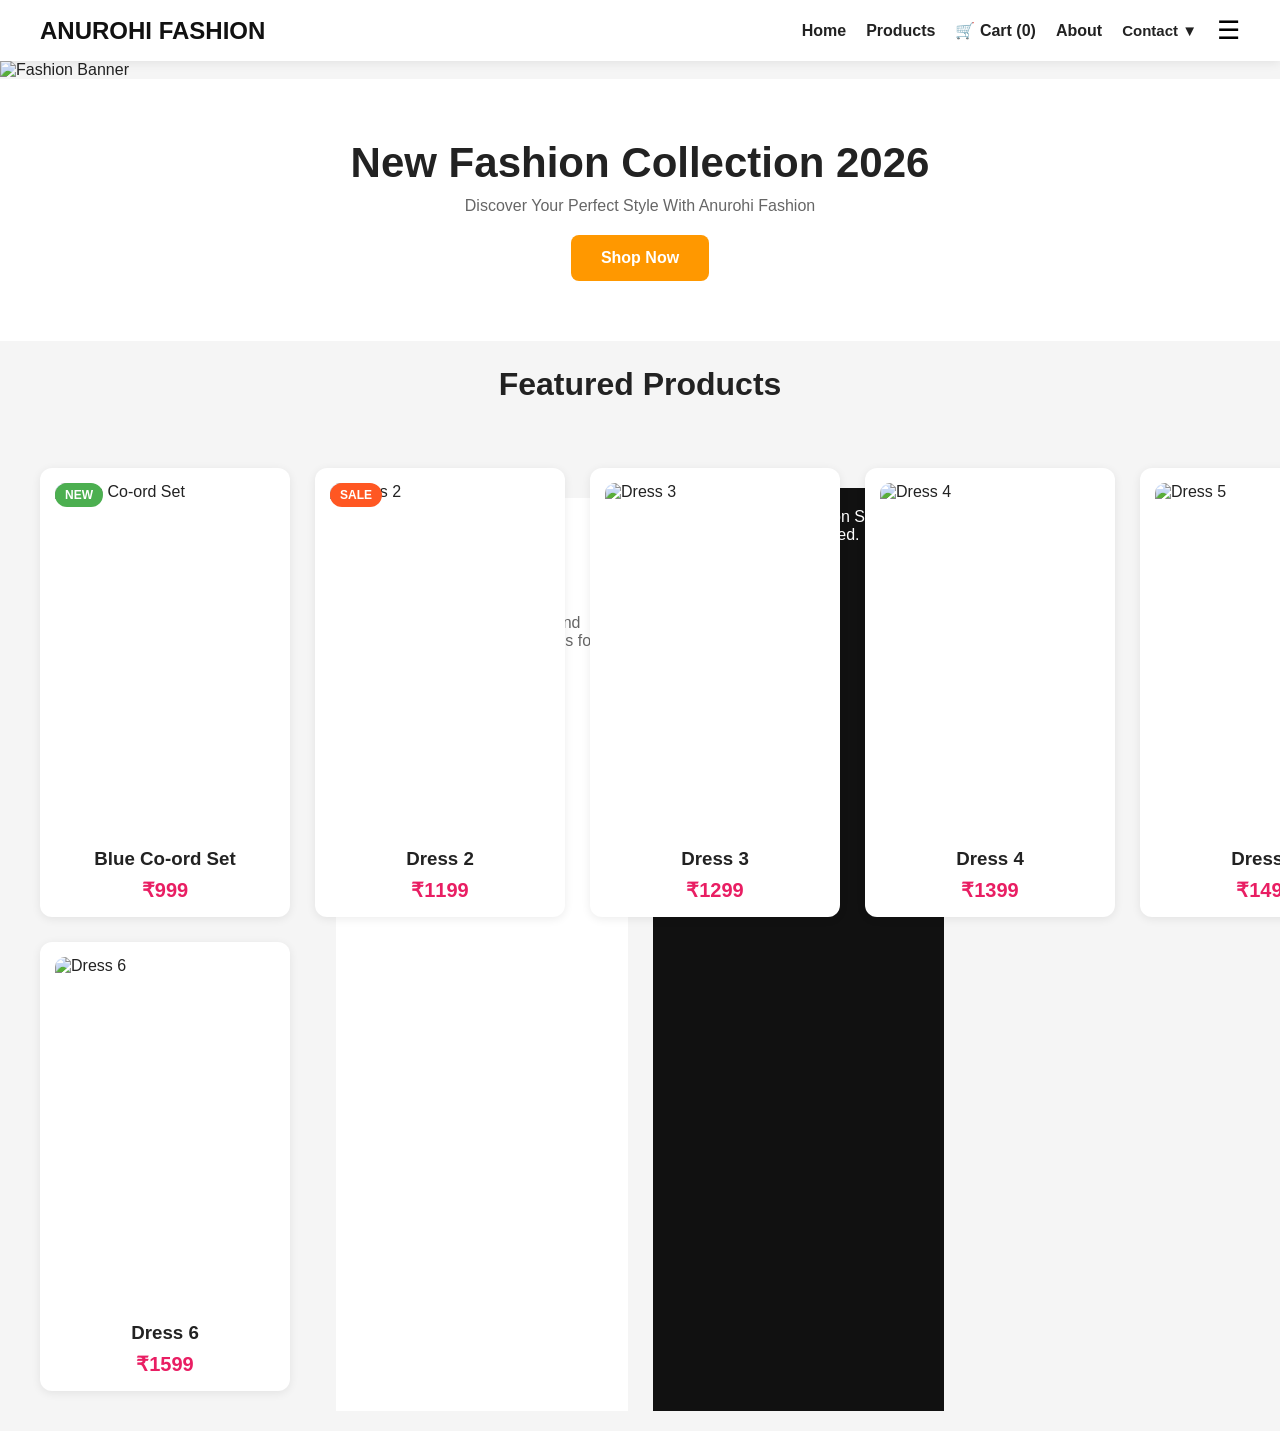
==== index.html @ 4ca6ecd3 "Add files via upload" ====
<!DOCTYPE html>
<html lang="en">
<head>
<meta charset="UTF-8">
<meta name="viewport" content="width=device-width, initial-scale=1.0">
<title>Anurohi Fashion Store</title>
<link rel="stylesheet" href="style.css">
</head>

<body>

<!-- HEADER -->
<header>

    <div class="logo">
        ANUROHI FASHION
    </div>

    <nav>
        <a href="index.html">Home</a>

        <a href="products.html">Products</a>

        <a href="cart.html">
            🛒 Cart (<span id="cart-count">0</span>)
        </a>

        <a href="#about">About</a>

        <div class="dropdown">

            <button class="dropbtn">
                Contact ▼
            </button>

            <div class="dropdown-content">

                <a href="tel:+918477075633">
                    📱 Call Us
                </a>

                <a href="https://wa.me/918477075633" target="_blank">
                    💬 WhatsApp
                </a>

                <a href="https://www.instagram.com/anujkumar4441" target="_blank">
                    📸 Instagram
                </a>

            </div>

        </div>

        <!-- 3 Line Menu -->

        <div class="apps-menu">

            <button class="apps-btn">
                ☰
            </button>

            <div class="apps-dropdown">

                <a href="products.html">
                    📦 All Products
                </a>

                <a href="cart.html">
                    🛒 Shopping Cart
                </a>

                <a href="tel:+918477075633">
                    📱 Mobile
                </a>

                <a href="https://wa.me/918477075633" target="_blank">
                    💬 WhatsApp
                </a>

                <a href="https://www.instagram.com/anujkumar4441" target="_blank">
                    📸 Instagram
                </a>

            </div>

        </div>

    </nav>

</header>

<!-- BANNER -->

<section class="banner">
    <img src="images/Banner.jpg.png" alt="Fashion Banner">
</section>

<!-- HERO -->

<section class="hero">

    <h1>New Fashion Collection 2026</h1>

    <p>
        Discover Your Perfect Style With Anurohi Fashion
    </p>

    <a href="products.html" class="buy-btn">
        Shop Now
    </a>

</section>

<!-- FEATURED -->

<section class="featured">

    <h2>Featured Products</h2>

</section>

<!-- PRODUCTS -->

<section class="products">
<section class="products">

    <div class="product">
        <span class="badge new">NEW</span>

        <div class="image-box">
            <img src="images/Dress 1.jpg.jpeg" alt="Blue Co-ord Set">
        </div>

        <h3>Blue Co-ord Set</h3>
        <p>₹999</p>
    </div>

    <div class="product">
        <span class="badge sale">SALE</span>

        <div class="image-box">
            <img src="images/Dress 2.jpg.jpeg" alt="Dress 2">
        </div>

        <h3>Dress 2</h3>
        <p>₹1199</p>
    </div>

    <div class="product">
        <div class="image-box">
            <img src="images/Dress 3.jpg.jpeg" alt="Dress 3">
        </div>

        <h3>Dress 3</h3>
        <p>₹1299</p>
    </div>

    <div class="product">
        <div class="image-box">
            <img src="images/Dress 4.jpg.jpeg" alt="Dress 4">
        </div>

        <h3>Dress 4</h3>
        <p>₹1399</p>
    </div>

    <div class="product">
        <div class="image-box">
            <img src="images/Dress 5.jpg.jpeg" alt="Dress 5">
        </div>

        <h3>Dress 5</h3>
        <p>₹1499</p>
    </div>

    <div class="product">
        <div class="image-box">
            <img src="images/Dress 6.jpg.jpeg" alt="Dress 6">
        </div>

        <h3>Dress 6</h3>
        <p>₹1599</p>
    </div>

</section>
<!-- ABOUT -->

<section id="about" class="hero">

    <h2>About Anurohi Fashion</h2>

    <p>
        We bring stylish, trendy and affordable fashion
        collections for women across India.
    </p>

</section>

<!-- FOOTER -->

<footer>

    <p>
        © 2026 Anurohi Fashion Store. All Rights Reserved.
    </p>

</footer>

<script src="script.js"></script>

</body>
</html>
---- style.css ----
/* =========================
   RESET
========================= */

*{
    margin:0;
    padding:0;
    box-sizing:border-box;
    font-family:Arial, sans-serif;
}

body{
    background:#f5f5f5;
    color:#222;
}

/* =========================
   HEADER
========================= */

header{
    display:flex;
    justify-content:space-between;
    align-items:center;
    padding:15px 40px;
    background:#fff;
    box-shadow:0 2px 10px rgba(0,0,0,.08);
    position:sticky;
    top:0;
    z-index:1000;
}

.logo{
    font-size:24px;
    font-weight:bold;
}

nav{
    display:flex;
    align-items:center;
    gap:20px;
}

nav a{
    text-decoration:none;
    color:#222;
    font-weight:600;
}

nav a:hover{
    color:#ff9800;
}

/* =========================
   HERO / BANNER
========================= */

.banner img{
    width:100%;
    display:block;
}

.hero{
    text-align:center;
    padding:60px 20px;
    background:#fff;
}

.hero h1{
    font-size:42px;
    margin-bottom:10px;
}

.hero p{
    color:#666;
    margin-bottom:20px;
}

.hero button{
    background:#000;
    color:#fff;
    border:none;
    padding:12px 25px;
    border-radius:8px;
    cursor:pointer;
}

/* =========================
   TITLE
========================= */

.featured{
    text-align:center;
    padding:25px 20px;
}

.featured h2{
    font-size:32px;
}

/* =========================
   SEARCH BAR
========================= */

.search-box{
    margin-top:15px;
}

.search-box input{
    width:60%;
    max-width:600px;
    padding:14px 20px;
    border:1px solid #ddd;
    border-radius:30px;
    outline:none;
    font-size:16px;
}

/* =========================
   SHOP LAYOUT
========================= */

.shop-container{
    max-width:1400px;
    margin:auto;
    display:flex;
    gap:25px;
    padding:20px;
}

/* =========================
   FILTER SIDEBAR
========================= */

.filters{
    width:260px;
    min-width:260px;
    background:#fff;
    padding:20px;
    border-radius:12px;
    box-shadow:0 2px 10px rgba(0,0,0,.08);
    position:sticky;
    top:90px;
    height:fit-content;
}

.filters h3,
.filters h4{
    margin-bottom:15px;
}

.filters label{
    display:block;
    margin-bottom:10px;
    cursor:pointer;
}

.filters hr{
    margin:20px 0;
}

/* =========================
   PRODUCT GRID
========================= */

.products{
    flex:1;
    display:grid;
    grid-template-columns:repeat(auto-fill,minmax(250px,1fr));
    gap:25px;
}

/* =========================
   PRODUCT CARD
========================= */

.product{
    background:#fff;
    border-radius:12px;
    padding:15px;
    box-shadow:0 2px 10px rgba(0,0,0,.08);
    position:relative;
    overflow:hidden;
    transition:.3s;
}

.product:hover{
    transform:translateY(-6px);
    box-shadow:0 12px 25px rgba(0,0,0,.15);
}

/* IMAGE BOX */

.image-box{
    overflow:hidden;
    border-radius:10px;
}

.image-box img{
    width:100%;
    height:350px;
    object-fit:cover;
    transition:transform .5s ease;
}

.product:hover .image-box img{
    transform:scale(1.12);
}

/* PRODUCT INFO */

.product h3{
    margin-top:15px;
    margin-bottom:8px;
    text-align:center;
}

.product p{
    color:#e91e63;
    font-size:20px;
    font-weight:bold;
    text-align:center;
}

/* =========================
   BADGES
========================= */

.badge{
    position:absolute;
    top:15px;
    left:15px;
    background:red;
    color:white;
    font-size:12px;
    font-weight:bold;
    padding:5px 10px;
    border-radius:20px;
    z-index:10;
}

.badge.sale{
    background:#ff5722;
}

.badge.new{
    background:#4caf50;
}

/* =========================
   SIZE SELECT
========================= */

.size-select{
    width:100%;
    padding:10px;
    border:1px solid #ddd;
    border-radius:8px;
    margin:12px 0;
}

/* =========================
   BUTTONS
========================= */

.product-buttons{
    display:flex;
    gap:10px;
}

.buy-btn,
.cart-btn{
    flex:1;
    padding:12px;
    border:none;
    border-radius:8px;
    text-align:center;
    text-decoration:none;
    font-weight:bold;
    cursor:pointer;
}

.buy-btn{
    background:#ff9800;
    color:white;
}

.buy-btn:hover{
    background:#f57c00;
}

.cart-btn{
    background:#222;
    color:white;
}

.cart-btn:hover{
    background:#000;
}

/* =========================
   FLOATING CART
========================= */

.floating-cart{
    position:fixed;
    bottom:25px;
    right:25px;
    width:60px;
    height:60px;
    border-radius:50%;
    background:#ff9800;
    color:white;
    text-decoration:none;
    display:flex;
    align-items:center;
    justify-content:center;
    font-size:28px;
    z-index:9999;
    box-shadow:0 5px 15px rgba(0,0,0,.25);
}

#floating-cart-count{
    position:absolute;
    top:-5px;
    right:-5px;
    background:red;
    color:white;
    width:22px;
    height:22px;
    border-radius:50%;
    display:flex;
    align-items:center;
    justify-content:center;
    font-size:12px;
}

/* =========================
   CART PAGE
========================= */

.cart-page{
    max-width:1400px;
    margin:40px auto;
    display:grid;
    grid-template-columns:2fr 1fr;
    gap:30px;
    padding:20px;
}

.cart-item{
    display:flex;
    gap:20px;
    background:#fff;
    padding:15px;
    border-radius:12px;
    box-shadow:0 2px 10px rgba(0,0,0,.08);
    margin-bottom:20px;
}

.cart-item img{
    width:120px;
    height:150px;
    object-fit:cover;
    border-radius:10px;
}

.cart-details{
    flex:1;
}

.cart-price{
    color:#e91e63;
    font-size:20px;
    font-weight:bold;
}

.remove-btn{
    background:red;
    color:white;
    border:none;
    padding:10px 15px;
    border-radius:6px;
    cursor:pointer;
}

.cart-summary{
    background:#fff;
    padding:25px;
    border-radius:12px;
    box-shadow:0 2px 10px rgba(0,0,0,.08);
    position:sticky;
    top:90px;
    height:fit-content;
}

.summary-row{
    display:flex;
    justify-content:space-between;
    margin:15px 0;
}

/* =========================
   UPI SECTION
========================= */

.upi-qr{
    width:220px;
    height:220px;
    display:block;
    margin:15px auto;
    border-radius:10px;
    border:1px solid #ddd;
}

.cart-summary input,
.cart-summary textarea{
    width:100%;
    padding:10px;
    margin:10px 0;
    border:1px solid #ddd;
    border-radius:6px;
}

.checkout-btn{
    display:block;
    width:100%;
    text-align:center;
    background:black;
    color:white;
    text-decoration:none;
    padding:12px;
    border:none;
    border-radius:6px;
    margin-top:10px;
    cursor:pointer;
}

/* =========================
   FOOTER
========================= */

footer{
    background:#111;
    color:white;
    text-align:center;
    padding:20px;
    margin-top:40px;
}

/* =========================
   MOBILE
========================= */

@media(max-width:768px){

    header{
        flex-direction:column;
        gap:10px;
    }

    .search-box input{
        width:95%;
    }

    .shop-container{
        flex-direction:column;
    }

    .filters{
        width:100%;
        min-width:100%;
        position:static;
    }

    .products{
        grid-template-columns:repeat(2,1fr);
    }

    .cart-page{
        grid-template-columns:1fr;
    }

    .cart-item{
        flex-direction:column;
        text-align:center;
    }
}

@media(max-width:480px){

    .products{
        grid-template-columns:1fr;
    }

    .product-buttons{
        flex-direction:column;
    }

    .hero h1{
        font-size:30px;
    }
}
.qty-box{
    display:flex;
    align-items:center;
    gap:10px;
    margin:10px 0;
}

.qty-box button{
    width:35px;
    height:35px;
    border:none;
    background:#222;
    color:white;
    border-radius:6px;
    cursor:pointer;
}

.empty-cart{
    background:white;
    padding:40px;
    text-align:center;
    border-radius:12px;
}
/* =========================
   HEADER
========================= */

header{
    display:flex;
    justify-content:space-between;
    align-items:center;
    padding:15px 40px;
    background:#fff;
    box-shadow:0 2px 10px rgba(0,0,0,0.08);
    position:sticky;
    top:0;
    z-index:1000;
}

.logo{
    font-size:24px;
    font-weight:bold;
    color:#111;
}

/* NAVBAR FIX */

nav{
    display:flex;
    align-items:center;
    gap:20px;
}

nav a{
    text-decoration:none;
    color:#222;
    font-weight:600;
    transition:0.3s;
}

nav a:hover{
    color:#ff9800;
}

/* =========================
   CONTACT DROPDOWN
========================= */

.dropdown{
    position:relative;
}

.dropbtn{
    background:none;
    border:none;
    cursor:pointer;
    font-size:15px;
    font-weight:600;
    color:#222;
}

.dropdown-content{
    display:none;
    position:absolute;
    top:35px;
    left:0;
    min-width:220px;
    background:#fff;
    border-radius:10px;
    overflow:hidden;
    box-shadow:0 5px 20px rgba(0,0,0,0.15);
}

.dropdown-content a{
    display:block;
    padding:12px 15px;
    color:#222;
    text-decoration:none;
}

.dropdown-content a:hover{
    background:#f5f5f5;
}

.dropdown:hover .dropdown-content{
    display:block;
}

/* =========================
   3 LINE MENU
========================= */

.apps-menu{
    position:relative;
}

.apps-btn{
    background:none;
    border:none;
    cursor:pointer;
    font-size:26px;
}

.apps-dropdown{
    display:none;
    position:absolute;
    right:0;
    top:40px;
    width:250px;
    background:#fff;
    border-radius:12px;
    box-shadow:0 5px 20px rgba(0,0,0,0.15);
    overflow:hidden;
}

.apps-dropdown a{
    display:block;
    padding:12px 15px;
    text-decoration:none;
    color:#222;
}

.apps-dropdown a:hover{
    background:#f5f5f5;
}

.apps-menu:hover .apps-dropdown{
    display:block;
}

/* =========================
   MOBILE HEADER
========================= */

@media(max-width:768px){

    header{
        flex-direction:column;
        gap:15px;
    }

    nav{
        flex-wrap:wrap;
        justify-content:center;
        gap:12px;
    }
}
/* HOME PAGE PRODUCT FIX */

.products{
    max-width:1400px;
    margin:auto;
    padding:20px;
}

.image-box{
    width:100%;
    height:350px;
    overflow:hidden;
    border-radius:10px;
}

.image-box img{
    width:100%;
    height:100%;
    object-fit:cover;
    display:block;
    transition:0.5s;
}

.product:hover .image-box img{
    transform:scale(1.12);
}

/* HOME ABOUT SECTION */

#about{
    margin-top:50px;
    background:white;
}

/* HERO BUTTON FIX */

.hero .buy-btn{
    display:inline-block;
    padding:14px 30px;
    background:#ff9800;
    color:white;
    text-decoration:none;
    border-radius:8px;
    font-weight:bold;
}

.hero .buy-btn:hover{
    background:#f57c00;
}
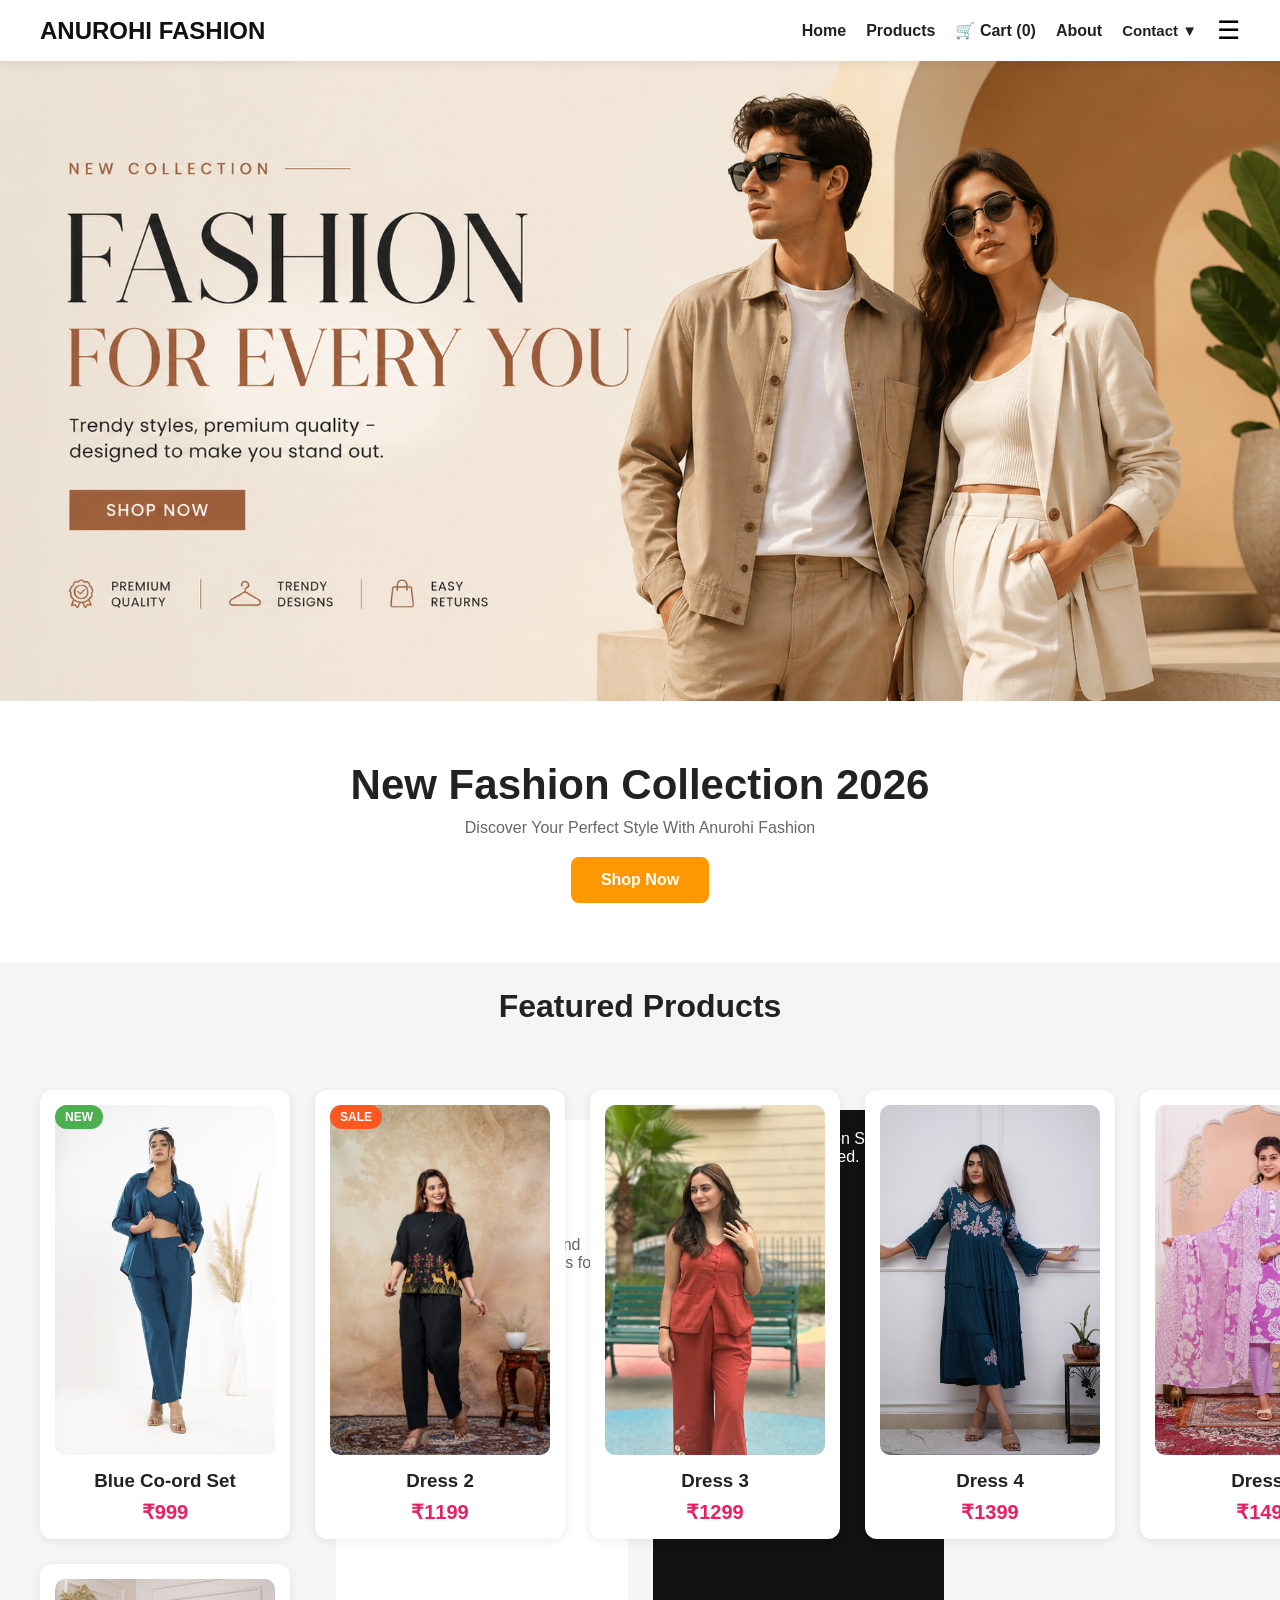
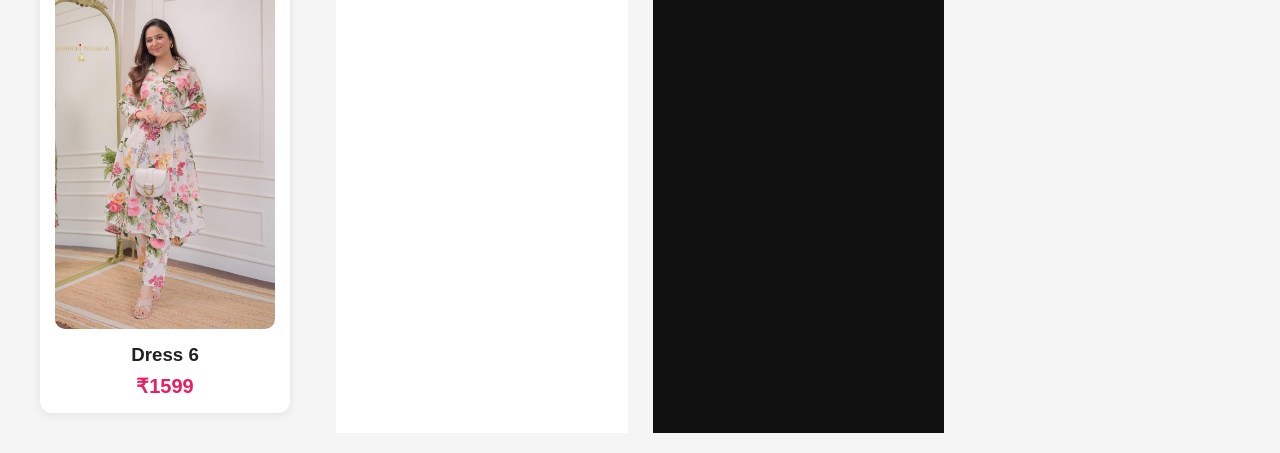
==== commit 47b8b541: "Update index.html" ====
--- a/index.html
+++ b/index.html
@@ -92,7 +92,7 @@
 <!-- BANNER -->
 
 <section class="banner">
-    <img src="images/Banner.jpg.png" alt="Fashion Banner">
+   <img src="Banner.jpg.png" alt="Fashion Banner">
 </section>
 
 <!-- HERO -->
@@ -128,7 +128,7 @@
         <span class="badge new">NEW</span>
 
         <div class="image-box">
-            <img src="images/Dress 1.jpg.jpeg" alt="Blue Co-ord Set">
+           <img src="Dress 1.jpg.jpeg" alt="Blue Co-ord Set">
         </div>
 
         <h3>Blue Co-ord Set</h3>
@@ -139,7 +139,7 @@
         <span class="badge sale">SALE</span>
 
         <div class="image-box">
-            <img src="images/Dress 2.jpg.jpeg" alt="Dress 2">
+            <img src="Dress 2.jpg.jpeg" alt="Dress 2">
         </div>
 
         <h3>Dress 2</h3>
@@ -148,7 +148,7 @@
 
     <div class="product">
         <div class="image-box">
-            <img src="images/Dress 3.jpg.jpeg" alt="Dress 3">
+            <img src="Dress 3.jpg.jpeg" alt="Dress 3">
         </div>
 
         <h3>Dress 3</h3>
@@ -157,7 +157,7 @@
 
     <div class="product">
         <div class="image-box">
-            <img src="images/Dress 4.jpg.jpeg" alt="Dress 4">
+            <img src="Dress 4.jpg.jpeg" alt="Dress 4">
         </div>
 
         <h3>Dress 4</h3>
@@ -166,7 +166,7 @@
 
     <div class="product">
         <div class="image-box">
-            <img src="images/Dress 5.jpg.jpeg" alt="Dress 5">
+            <img src="Dress 5.jpg.jpeg" alt="Dress 5">
         </div>
 
         <h3>Dress 5</h3>
@@ -175,7 +175,7 @@
 
     <div class="product">
         <div class="image-box">
-            <img src="images/Dress 6.jpg.jpeg" alt="Dress 6">
+            <img src="Dress 6.jpg.jpeg" alt="Dress 6">
         </div>
 
         <h3>Dress 6</h3>
@@ -209,4 +209,4 @@
 <script src="script.js"></script>
 
 </body>
-</html>+</html>
